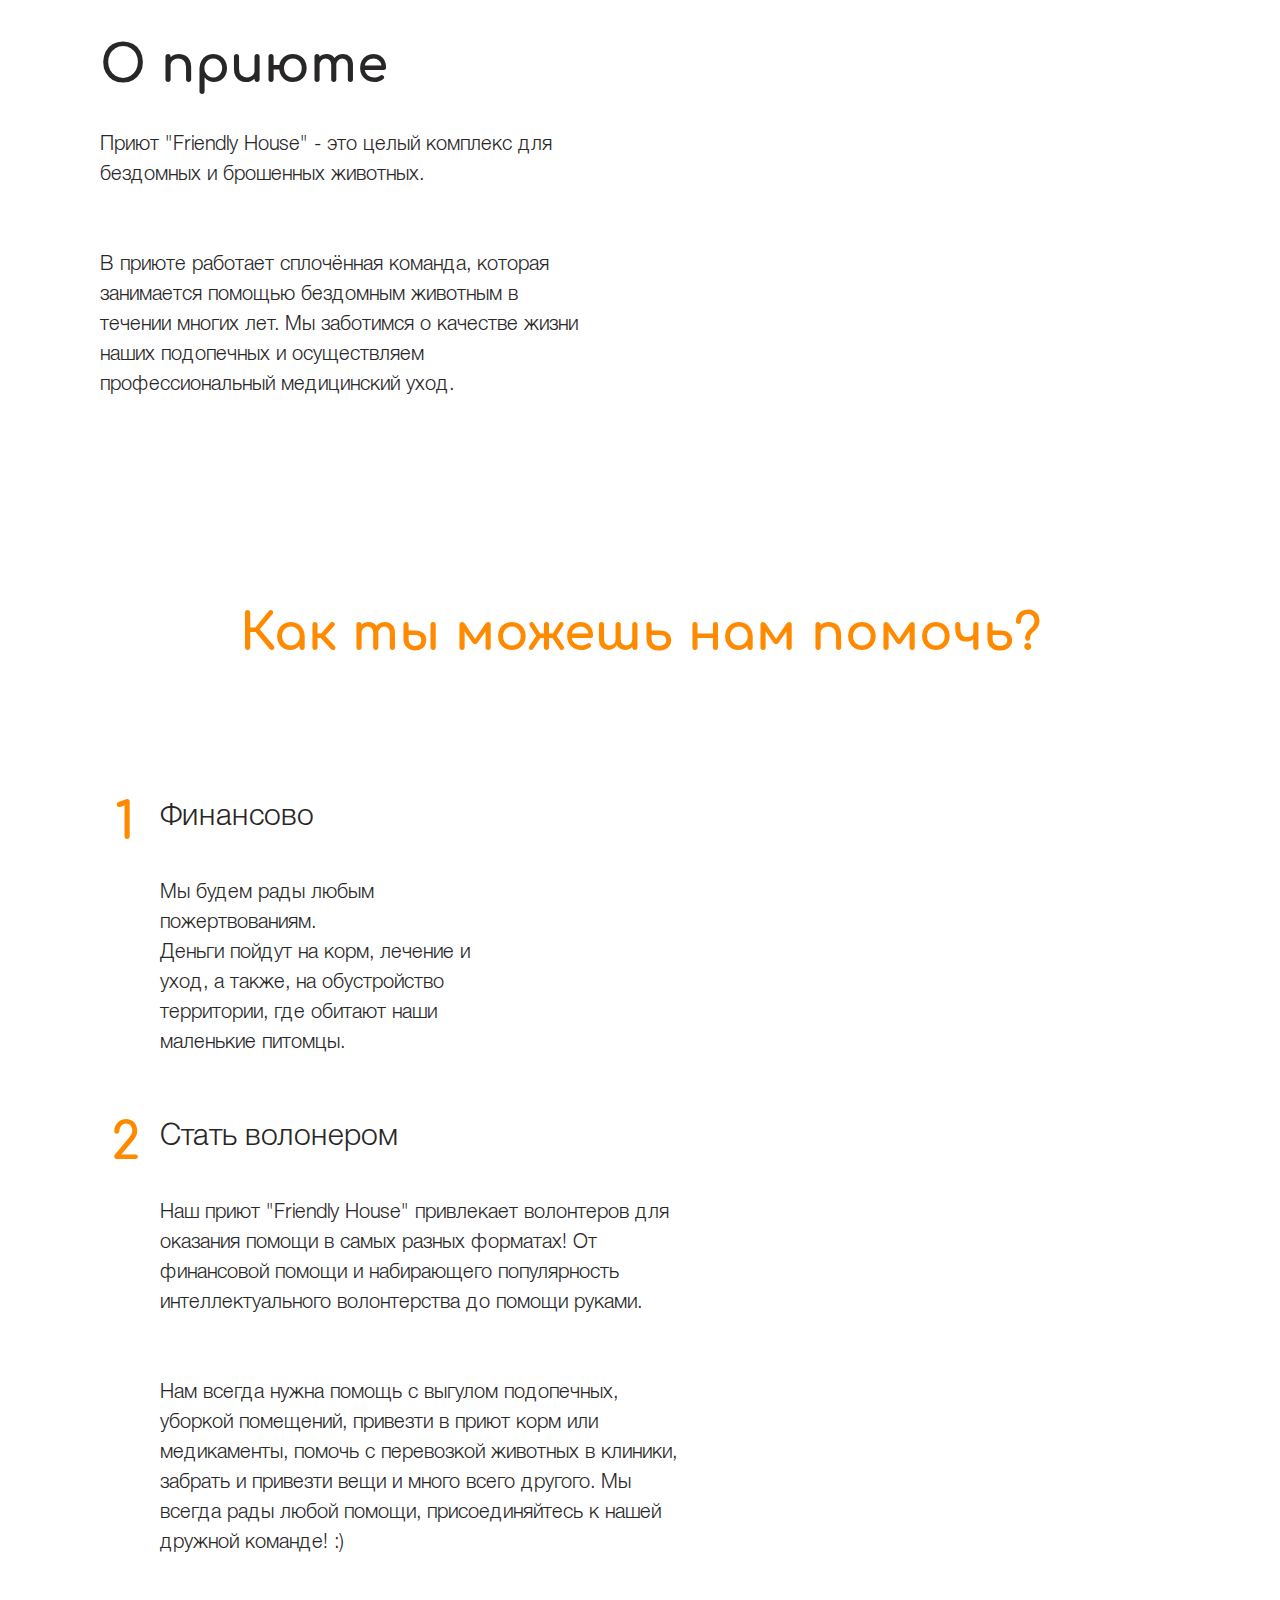
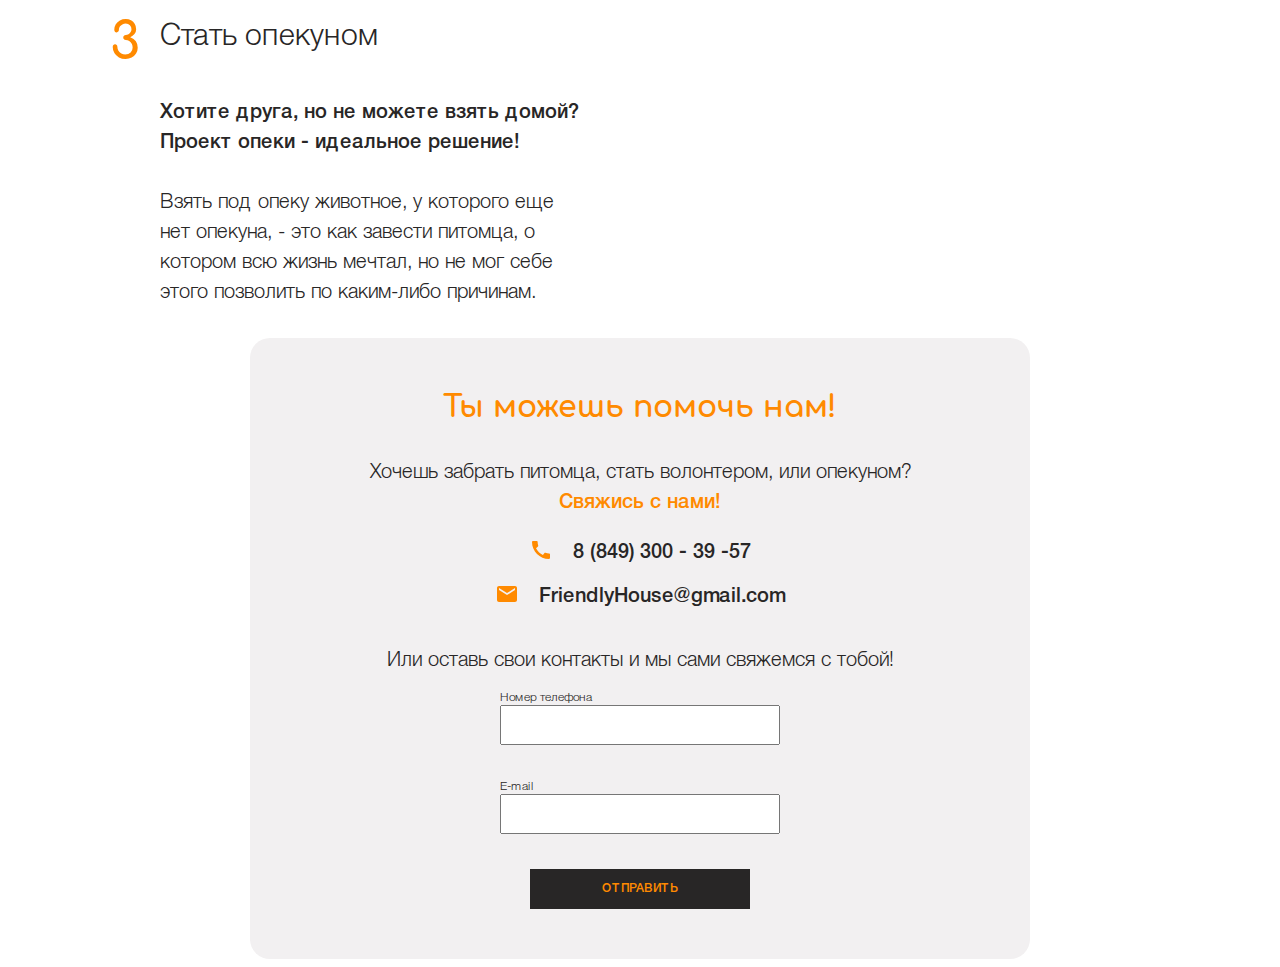
==== index.html @ 4b22a394 "first commit" ====
<!DOCTYPE html>
<html lang="ru">
<head>
    <meta charset="UTF-8">
    <meta name="viewport" content="width=device-width, initial-scale=1.0">
    <title>Friendly House</title>
    <link rel="preload" href="fonts/Comfortaa-Bold.woff2" as="font" type="font/woff2" crossorigin>
    <link rel="preload" href="fonts/HelveticaNeueCyr-Light.woff2" as="font" type="font/woff2" crossorigin>
    <link rel="preload" href="fonts/HelveticaNeueCyr-Medium.woff2" as="font" type="font/woff2" crossorigin>
    <link rel="stylesheet" href="css/style.css">
</head>
<body>
    <div class="wrapper">
        <section class="about">
            <h1 class="about__heading">О приюте</h1>

            <p class="about__par">
                Приют "Friendly House" - это целый комплекс для бездомных и брошенных животных.
            </p>

            <p class="about__par">
                В приюте работает сплочённая команда, которая занимается помощью бездомным животным в течении многих лет. Мы заботимся о качестве жизни наших подопечных и осуществляем профессиональный медицинский уход.
            </p>
        </section>

        <section class="help">
            <h2 class="help__headline">Как ты можешь нам помочь?</h2>

            <ol class="help__list">
                <li class="help__item">
                    <h3 class="help__caption">
                        Финансово
                    </h3>

                    <p class="help__par">
                        Мы будем рады любым пожертвованиям. <br>
                        Деньги пойдут на корм, лечение и уход, а также, на обустройство территории, где обитают наши маленькие питомцы.
                    </p>
                </li>
                <li class="help__item">
                    <h3 class="help__caption">
                        Стать волонером
                    </h3>
                    <p class="help__par">
                        Наш приют "Friendly House" привлекает волонтеров для оказания помощи в самых разных форматах! От финансовой помощи и набирающего популярность интеллектуального волонтерства до помощи руками.
                    </p>

                    <p class="help__par">
                        Нам всегда нужна помощь с выгулом подопечных, уборкой помещений, привезти в приют корм или медикаменты, помочь с перевозкой животных в клиники, забрать и привезти вещи и много всего другого. Мы всегда рады любой помощи, присоединяйтесь к нашей дружной команде! :&#41;
                    </p>
                </li>
                <li class="help__item">
                    <h3 class="help__caption">
                        Стать опекуном
                    </h3>
                    <p class="help__par-bold">
                        Хотите друга, но не можете взять домой? <br>
                        Проект опеки - идеальное решение!
                    </p>

                    <p class="help__par">
                        Взять под опеку животное, у которого еще нет опекуна, - это как завести питомца, о котором всю жизнь мечтал, но не мог себе этого позволить по каким-либо причинам.
                    </p>
                </li>
            </ol>
        </section>
    </div>

    <section class="connection">
        <div class="connection__inner">
            <h2 class="connection__caption">
                Ты можешь помочь нам!
            </h2>
            <p class="connection__text">
                Хочешь забрать питомца, стать волонтером, или опекуном?
            </p>
            <p class="connection__text-orange">
                Свяжись с нами!
            </p>

            <address class="connection__address">
                <a 
                    class="address__tel" 
                    href="tel:+76493003957"
                >
                    8 (849) 300 - 39 -57
                </a>
                <a 
                    class="address__mail" 
                    href="mailto:friendlyhouse@gmail.com"
                >
                    FriendlyHouse@gmail.com
                </a>
            </address>

            <p class="connection__text">
                Или оставь свои контакты и мы сами свяжемся с тобой!
            </p>

            <form class="connection__form" action="https://jsonplaceholder.typicode.com/posts" method="post">
                <label 
                    class="connection__label-text"  
                    for="tel"
                >Номер телефона
                    <input 
                        class="connection__input" 
                        type="tel" 
                        name="tel" 
                        id="tel"
                    >
                </label>
                <label 
                    class="connection__label-text" 
                    for="mail"
                >E-mail
                    <input 
                        class="connection__input" 
                        type="email" 
                        name="mail" 
                        id="mail"
                    >
                </label>
                <button 
                    class="connection__btn" 
                    type="submit"
                >
                    Отправить
                </button>
            </form>
        </div>
    </section>
</body>
</html>
---- css/style.css ----
@import url(about.css);
@import url(help.css);
@import url(connection.css);
@import url(address.css);

@font-face {
    font-family: Comfortaa;
    src: local(Comfortaa-Bold), url(../fonts/Comfortaa-Bold.woff2) format("woff2");
    src: url(../fonts/Comfortaa-Bold.woff) format("woff");
    font-weight: 400;
    font-display: swap;
}

@font-face {
    font-family: HelveticaNeueCyr;
    src: local(HelveticaNeueCyr-Light), url(../fonts/HelveticaNeueCyr-Light.woff2) format("woff2");
    src: url(../fonts/HelveticaNeueCyr-Light.woff) format("woff");
    font-weight: 300;
    font-display: swap;
}


@font-face {
    font-family: HelveticaNeueCyr;
    src: local(HelveticaNeueCyr-Medium), url(../fonts/HelveticaNeueCyr-Medium.woff2) format("woff2");
    src: url(../fonts/HelveticaNeueCyr-Medium.woff) format("woff");
    font-weight: 500;
    font-display: swap;
}

html {
    position: relative;
    box-sizing: border-box;
}

*,
*::before,
*::after {
box-sizing: inherit;
}

body {
    font-family: HelveticaNeueCyr, sans-serif;
    font-size: 20px;
    font-weight: 300;
    color: #282626;
    position: relative;
    overflow-x: hidden;
    min-width: 320px;
    min-height: 100vh;
    -webkit-font-smoothing: antialiased;
    -moz-osx-font-smoothing: grayscale;
    text-rendering: optimizeLegibility;
    -webkit-tap-highlight-color: rgba(0, 0, 0, 0);
    -webkit-tap-highlight-color: transparent;
}

img,
svg {
    display: block;
    max-width: 100%;
    height: auto;
}

svg {
    max-height: 100%;
}

button {
    padding: 0;
    cursor: pointer;
    border: none;
    background-color: transparent;
}

a {
    text-decoration: none;
    color: inherit;
}

ul {
    list-style: none;
    padding: 0;
    margin: 0;
}

h1,
h2,
h3,
p,
figure,
fieldset {
    margin: 0;
}

iframe {
    border: none;
}

.wrapper {
    max-width: 1200px;
    margin: 0 auto;
    padding: 30px 60px;
}
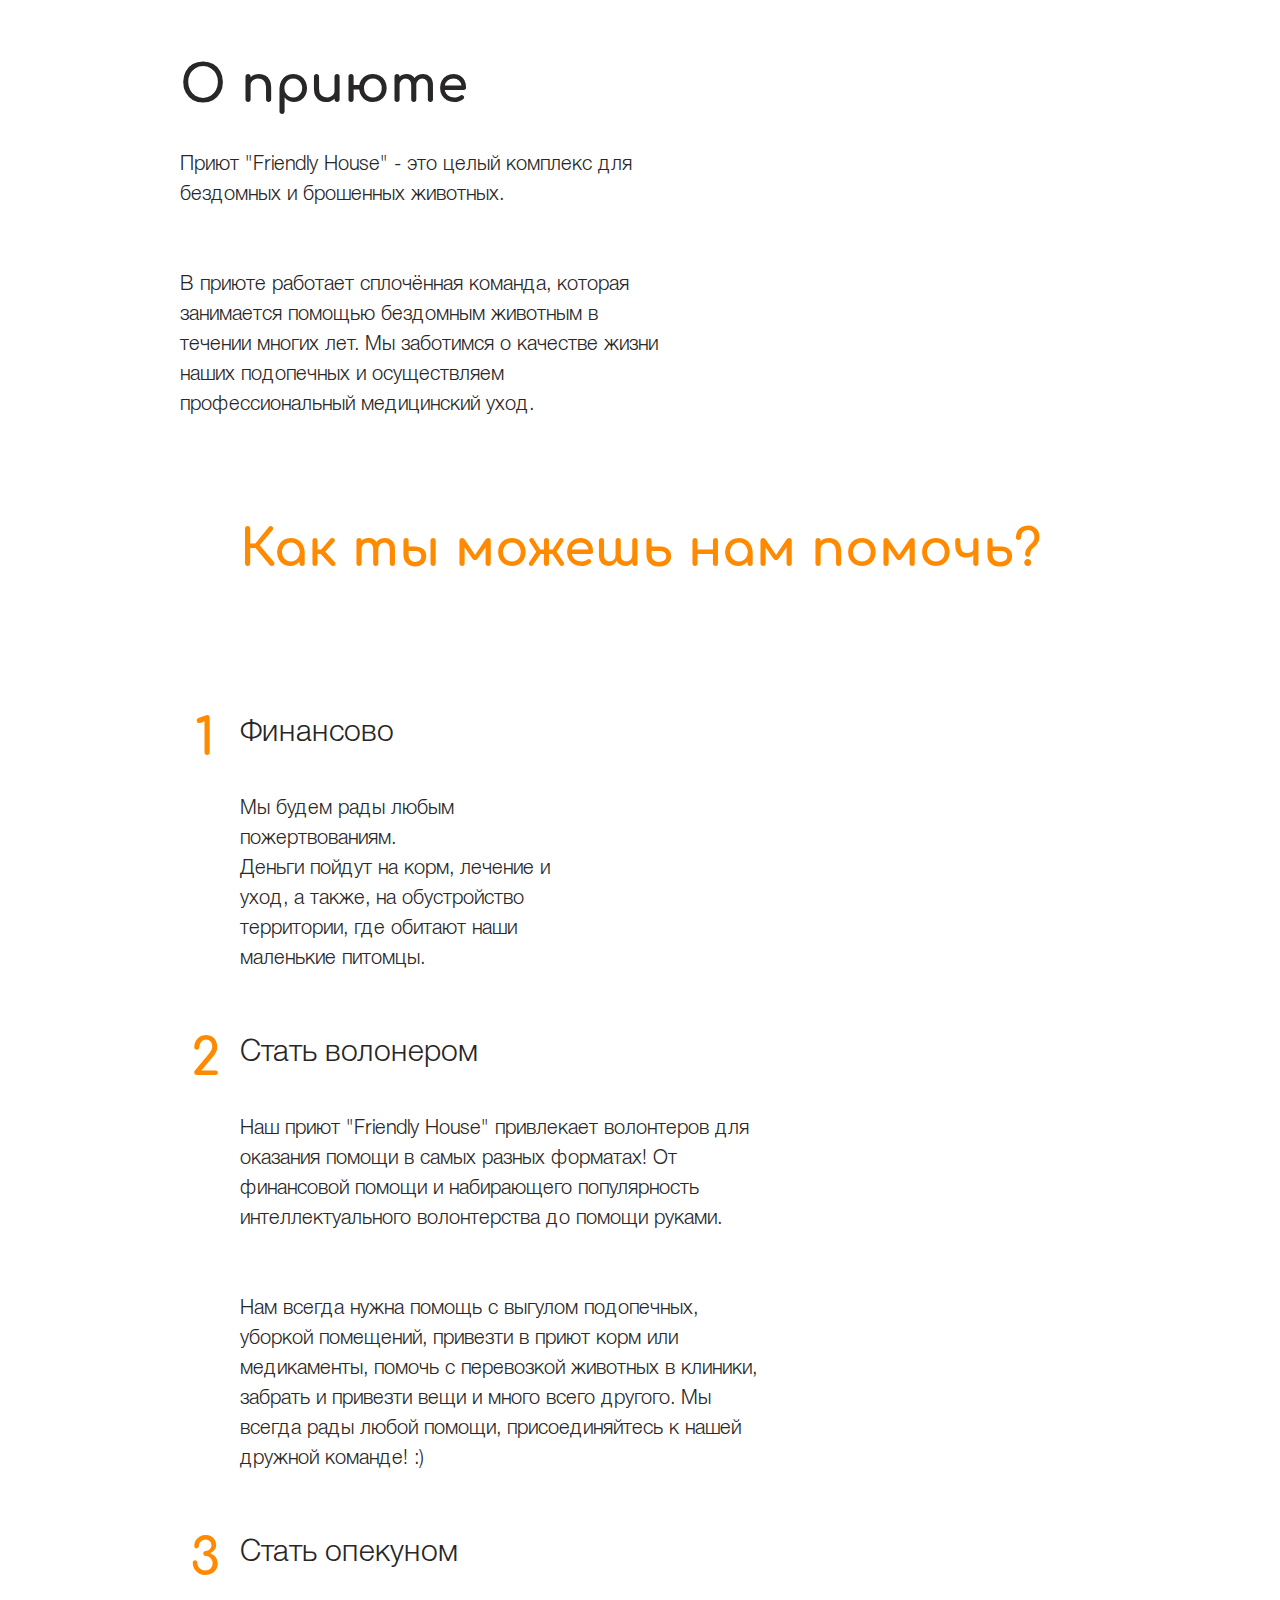
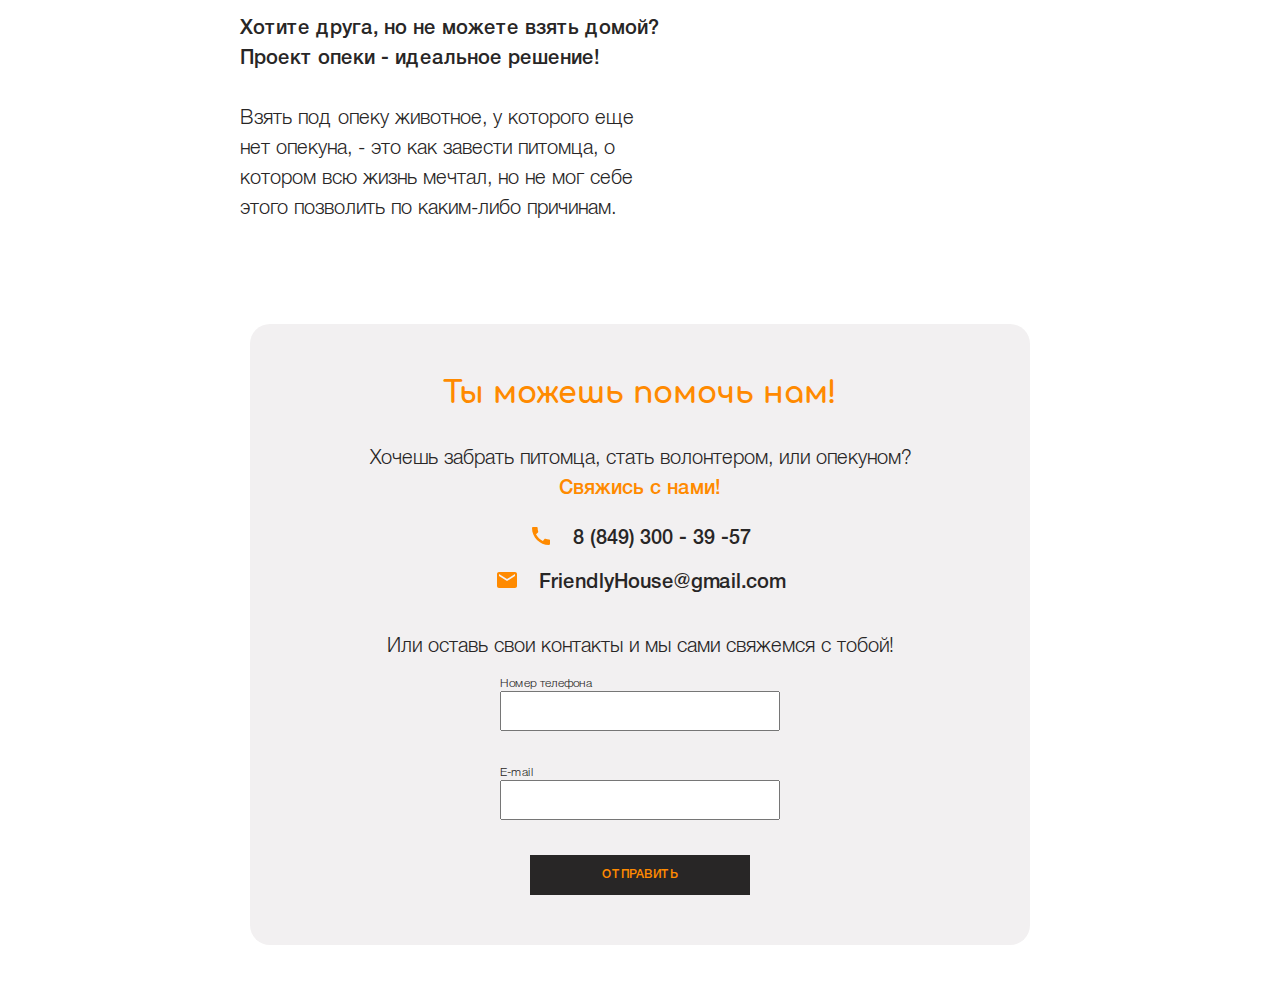
==== commit 624a6ebc: "feat: project, var color" ====
--- a/index.html
+++ b/index.html
@@ -10,8 +10,9 @@
     <link rel="stylesheet" href="css/style.css">
 </head>
 <body>
-    <div class="wrapper">
-        <section class="about">
+    <!-- <div class="container"> -->
+    <section class="about">
+        <div class="container about__container">
             <h1 class="about__heading">О приюте</h1>
 
             <p class="about__par">
@@ -21,9 +22,11 @@
             <p class="about__par">
                 В приюте работает сплочённая команда, которая занимается помощью бездомным животным в течении многих лет. Мы заботимся о качестве жизни наших подопечных и осуществляем профессиональный медицинский уход.
             </p>
-        </section>
+        </div>
+    </section>
 
-        <section class="help">
+    <section class="help">
+        <div class="container help__container">
             <h2 class="help__headline">Как ты можешь нам помочь?</h2>
 
             <ol class="help__list">
@@ -63,8 +66,9 @@
                     </p>
                 </li>
             </ol>
-        </section>
-    </div>
+        </div>
+    </section>
+    <!-- </div> -->
 
     <section class="connection">
         <div class="connection__inner">
--- a/css/style.css
+++ b/css/style.css
@@ -1,3 +1,4 @@
+@import url(var.css);
 @import url(about.css);
 @import url(help.css);
 @import url(connection.css);
@@ -43,7 +44,7 @@
     font-family: HelveticaNeueCyr, sans-serif;
     font-size: 20px;
     font-weight: 300;
-    color: #282626;
+    color: var(--color-black, #282626);
     position: relative;
     overflow-x: hidden;
     min-width: 320px;
@@ -97,9 +98,69 @@
     border: none;
 }
 
-.wrapper {
-    max-width: 1200px;
+.container {
+    max-width: 1180px;
+    padding: 0 130px;
     margin: 0 auto;
-    padding: 30px 60px;
 }
 
+section {
+    padding: 50px 0;
+}
+
+.heading {
+    color: var(--color-black, #282626);
+    font-family: Comfortaa;
+    font-size: 50px;
+    font-weight: 400;
+    line-height: 60px;
+    margin-bottom: 50px;
+}
+
+@media (max-width: 1024px) {
+    .heading {
+        font-size: 44px;
+        line-height: 54px;
+        margin-bottom: 40px;
+    }
+
+    .container {
+        padding: 0 72px;
+    }
+
+    section {
+        padding: 38px 0;
+    }
+}
+
+@media (max-width: 768px) {
+    .heading {
+        font-size: 30px;
+        line-height: 34px;
+        margin-bottom: 30px;
+    }
+
+    .container {
+        padding: 0 34px;
+    }
+
+    section {
+        padding: 30px 0;
+    }
+}
+
+@media (max-width: 425px) {
+    .heading {
+        font-size: 20px;
+        line-height: 24px;
+        margin-bottom: 20px;
+    }
+
+    .container {
+        padding: 0 25px;
+    }
+
+    section {
+        padding: 20px 0;
+    }
+}